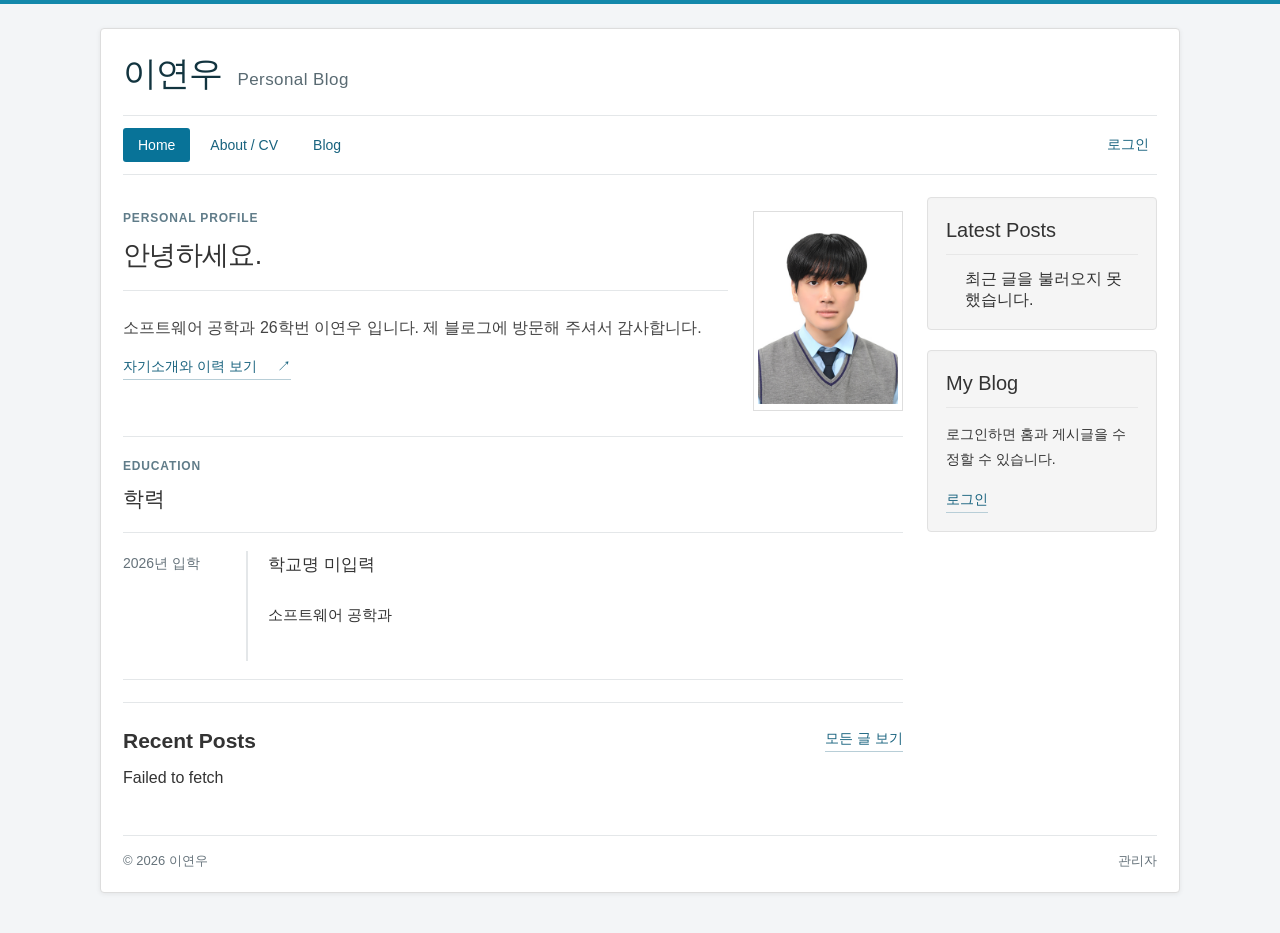
==== index.html @ bae9d3d8 "update web" ====
<!doctype html>
<html lang="ko">
<head>
<meta charset="utf-8"><meta name="viewport" content="width=device-width,initial-scale=1">
<meta name="description" content="이연우의 자기소개와 이력">
<title>이연우 · Personal profile</title>
<link rel="stylesheet" href="./style.css?v=extras1">
<script src="./supabase-config.js?v=extras1" defer></script><script src="./auth.js?v=extras1" defer></script><script src="./blog-view.js?v=extras1" defer></script><script src="./content.js?v=extras1" defer></script><script src="./app.js?v=extras1" defer></script>
<link rel="stylesheet" href="./reference-theme.css?v=extras1"><script src="./sidebar.js?v=extras1" defer></script></head>
<body><div class="site-shell">
<a class="skip" href="#main">본문으로 이동</a>
<header><a class="brand" href="#home"><span id="brand-name">이연우</span><small>Personal Blog</small></a>
<nav aria-label="주 메뉴"><a href="#home">Home</a><a href="#about">About / CV</a><a href="./blog/">Blog</a></nav></header>
<div class="site-layout"><main id="main" tabindex="-1"><section class="home-layout"><div class="hero"><div class="eyebrow">Personal profile</div><h1>안녕하세요.</h1><div class="prose lead">소프트웨어 공학과 26학번 이연우 입니다. 제 블로그에 방문해 주셔서 감사합니다.</div><a class="text-link" href="#about">자기소개와 이력 보기 <span aria-hidden="true">↗</span></a></div><figure class="portrait"><img src="./assets/profile.jpg" alt="이연우 프로필 사진" width="354" height="472"></figure></section></main><aside class="site-sidebar" aria-label="블로그 정보"><section class="side-panel"><h2>Latest Posts</h2><ul id="sidebar-posts"><li>불러오는 중…</li></ul></section><section class="side-panel"><h2>My Blog</h2><div id="sidebar-account"><a href="/admin/">로그인</a></div></section></aside></div>
<noscript><p>자기소개와 이력을 보려면 브라우저에서 JavaScript를 켜 주세요.</p></noscript>
<footer><span>© <span id="year">2026</span> <span id="footer-name">이연우</span></span><a href="./admin/">관리자</a></footer>
</div></body></html>
---- style.css ----
:root{--ink:#162a45;--muted:#667387;--line:#dce3eb;--blue:#254da0;--soft:#f3f6fa;font-family:Arial,"Malgun Gothic",sans-serif;color:var(--ink);background:#fff;font-synthesis:none}
*{box-sizing:border-box}[hidden]{display:none!important}body{margin:0}a{color:inherit;text-decoration:none}a:hover{color:var(--blue)}a:focus-visible{outline:3px solid #668de0;outline-offset:5px}
header{max-width:1160px;margin:auto;min-height:116px;display:flex;justify-content:space-between;align-items:center;padding:24px 40px;border-bottom:1px solid var(--line);gap:25px}.brand{font-weight:800;letter-spacing:.1em;font-size:24px}.brand small{display:block;font-size:12px;letter-spacing:.16em;font-weight:400;margin-top:7px;color:var(--muted)}nav{display:flex;gap:32px;font-size:15px}nav a{padding:12px 0}nav a[aria-current]{border-bottom:2px solid var(--ink)}main{max-width:1080px;padding:70px 40px 100px;margin:auto;min-height:calc(100vh - 220px)}.home-layout{display:grid;grid-template-columns:minmax(0,1.5fr) minmax(0,1fr);align-items:center;gap:70px;padding:30px 0 50px}.eyebrow{text-transform:uppercase;letter-spacing:.16em;font-size:13px;color:var(--blue);font-weight:bold;margin-bottom:32px}h1{font-size:42px;line-height:1.4;letter-spacing:-.04em;margin:0 0 28px;overflow-wrap:anywhere}.hero h1{font-size:clamp(34px,4.5vw,56px);font-weight:400;line-height:1.5}.hero h1 span{font-weight:700}.prose{white-space:pre-wrap;overflow-wrap:anywhere;line-height:1.9}.lead{font-size:18px;color:var(--muted)}.text-link{display:inline-block;margin-top:25px;border-bottom:1px solid var(--ink);padding-bottom:7px;font-size:16px}.text-link span{margin-left:16px}.portrait{margin:0;aspect-ratio:3/4;background:var(--soft);width:100%;overflow:hidden}.portrait img{width:100%;height:100%;object-fit:cover;display:block}.photo-placeholder{height:100%;display:flex;flex-direction:column;align-items:center;justify-content:center;gap:24px;color:var(--muted);font-size:14px}.photo-monogram{font-size:90px;font-weight:400;color:#a8b8ce;font-family:Georgia,serif}.biography{font-size:18px;max-width:760px;margin-bottom:50px}.cv-section{display:grid;grid-template-columns:180px minmax(0,1fr);gap:25px;border-top:1px solid var(--line);padding:30px 0}.cv-section h2{font-size:20px;margin:0;line-height:1.8}.cv-row{display:grid;grid-template-columns:140px minmax(0,1fr);gap:20px;padding-bottom:26px}.cv-row:last-child{padding-bottom:0}.period{font-size:14px;color:var(--muted);line-height:1.9}.cv-row h3{font-size:18px;margin:0 0 8px;line-height:1.5}.cv-row p{margin:0;color:var(--muted);font-size:16px}.muted{margin:0;color:var(--muted);line-height:1.8}.interests{margin:0;padding-left:20px;line-height:2}.cv-section .text-link{margin-top:0;justify-self:start;overflow-wrap:anywhere}footer{max-width:1080px;margin:auto;padding:26px 40px;border-top:1px solid var(--line);display:flex;gap:25px;justify-content:space-between;font-size:13px;color:var(--muted)}.skip{position:absolute;top:-70px;background:white;padding:15px}.skip:focus{top:0}noscript p{padding:24px}
@media(max-width:700px){header{padding:24px;gap:20px;flex-wrap:wrap}nav{gap:22px;font-size:14px}main{padding:45px 24px 70px}.home-layout{grid-template-columns:1fr;gap:40px;padding:0}.portrait{max-width:340px}.lead{font-size:17px}footer{padding:24px;flex-wrap:wrap}h1{font-size:34px}.cv-section{grid-template-columns:1fr;gap:18px}.cv-row{grid-template-columns:1fr;gap:7px}}
.editor{max-width:760px;margin-top:30px}.editor label{display:block;margin:20px 0 9px;font-size:16px}.editor input,.editor textarea,.editor select{width:100%;padding:12px;font:inherit;color:var(--ink);background:white;border:1px solid #b6c1d0;border-radius:3px}.editor textarea{min-height:300px;resize:vertical;line-height:1.8}button{padding:12px 20px;font:inherit;border:1px solid var(--ink);background:var(--ink);color:white;border-radius:3px;cursor:pointer}button.secondary{background:white;color:var(--ink);border-color:var(--line)}button.danger{background:#9b2635;border-color:#9b2635}button:disabled{opacity:.5;cursor:wait}button:focus-visible,input:focus-visible,textarea:focus-visible,select:focus-visible{outline:3px solid #668de0;outline-offset:3px}.toolbar{display:flex;gap:12px;flex-wrap:wrap;margin:25px 0}.notice{line-height:1.8;color:var(--muted)}.notice.error{color:#9b2635}.post-row{padding:22px 0;display:flex;justify-content:space-between;align-items:center;gap:20px;border-top:1px solid var(--line)}.post-row h2{font-size:21px;overflow-wrap:anywhere}.public-post{max-width:800px;border-top:1px solid var(--line);padding:32px 0}.public-post h2{overflow-wrap:anywhere}.public-post .prose{font-size:17px}@media(max-width:650px){.post-row{align-items:flex-start;flex-direction:column}}
.home-section{border-top:1px solid var(--line);padding:42px 0}.section-heading{display:flex;justify-content:space-between;align-items:center;gap:20px;margin-bottom:25px}.section-heading .text-link{margin:0}.education-item{padding:18px 0}.education-item p{margin:8px 0}.post-grid{display:grid;grid-template-columns:repeat(3,minmax(0,1fr));gap:26px;margin-top:32px}.post-card{border:1px solid var(--line);display:block;min-width:0}.card-photo{aspect-ratio:16/10;background:var(--soft);display:flex;align-items:center;justify-content:center;color:var(--muted);overflow:hidden;font-size:14px}.card-photo img{width:100%;height:100%;object-fit:cover}.no-photo{letter-spacing:.2em}.card-copy{padding:22px}.card-copy h3{font-size:20px;overflow-wrap:anywhere;line-height:1.6}.card-copy p{color:var(--muted);line-height:1.8;overflow-wrap:anywhere}.post-detail{max-width:780px;margin:auto}.post-detail h1{margin-top:24px}.post-detail .prose{font-size:18px}.post-gallery{display:grid;gap:24px;margin-top:32px}.post-gallery figure{margin:0}.post-gallery img{max-width:100%;height:auto;display:block;margin:auto}@media(max-width:850px){.post-grid{grid-template-columns:repeat(2,minmax(0,1fr))}}@media(max-width:550px){.post-grid{grid-template-columns:1fr}.section-heading{align-items:flex-start;flex-direction:column}}
.account-nav{display:flex;align-items:center;flex-wrap:wrap;gap:18px}.account-nav button{padding:8px 12px;font-size:14px}header nav{flex-wrap:wrap;align-items:center}#home-form textarea{min-height:90px}#home-form fieldset{border:1px solid var(--line);margin:20px 0;padding:20px}#home-form fieldset button{margin-top:18px}
.education-item{display:grid;grid-template-columns:180px minmax(0,1fr);column-gap:28px;border-top:1px solid var(--line);padding:26px 0}.education-item:last-child{border-bottom:1px solid var(--line)}.education-item>.muted{grid-column:1;grid-row:1 / span 3;border-right:2px solid var(--line);padding-right:24px}.education-item>h3,.education-item>p{grid-column:2;margin:0 0 8px}.page-tools{display:flex;justify-content:flex-end;margin-bottom:20px}.page-tools .text-link{margin-top:0}@media(max-width:600px){.education-item{grid-template-columns:1fr;gap:10px}.education-item>.muted{grid-column:1;grid-row:auto;border-right:0;border-left:2px solid var(--line);padding-left:12px}.education-item>h3,.education-item>p{grid-column:1}}
---- reference-theme.css ----
/* Academic-style layout inspired by the supplied SEA Lab reference. */
:root{--ink:#243b44;--blue:#087398;--muted:#65727a;--line:#e4e7e9;--soft:#f5f5f5;background:#f3f5f7;color:#333;font-family:Arial,"Malgun Gothic",sans-serif}
body{border-top:4px solid #1388ab;padding:24px 18px 40px;font-size:16px}
.site-shell{max-width:1080px;margin:auto;background:white;border:1px solid #ddd;border-radius:4px;box-shadow:0 1px 5px #00000012;padding:22px}
header{max-width:none;min-height:0;padding:0;display:block;border:0}
.brand{display:block;font-size:34px;line-height:1.35;letter-spacing:-.035em;font-weight:600;color:#12343f;margin:0 0 18px}
.brand small{display:inline-block;margin:0 0 0 16px;letter-spacing:.025em;font-size:17px;color:#596a72;font-weight:400}
header nav{border-top:1px solid var(--line);border-bottom:1px solid var(--line);padding:8px 0;gap:5px;font-size:14px;min-height:48px}
header nav>a{padding:9px 15px;color:#17627e;border:0;border-radius:3px}
header nav>a[aria-current]{background:#087398;color:#fff;border:0}
header nav>a:hover{background:#eef5f7;color:#14516a}
.account-nav{margin-left:auto;font-size:14px;gap:10px;padding:0 8px}.account-nav>a{color:#17627e}
.account-nav button{font-size:14px;padding:6px 10px}
.site-layout{display:grid;grid-template-columns:minmax(0,1fr) 230px;gap:24px;padding-top:22px;align-items:start}
main{max-width:none;margin:0;padding:0;min-height:420px;min-width:0}
.side-panel{background:#f5f5f5;border:1px solid #e1e1e1;border-radius:4px;padding:18px;margin-bottom:20px;box-shadow:inset 0 1px 2px #00000004}
.side-panel h2{font-size:20px;font-weight:400;line-height:1.4;margin:0 0 14px;border-bottom:1px solid #e7e7e7;padding-bottom:10px}
.side-panel ul{padding-left:19px;margin:0}.side-panel li{margin:9px 0;font-size:14px;line-height:1.6;overflow-wrap:anywhere}.side-panel a{color:#17627e}
.side-panel p{font-size:14px;line-height:1.8}.side-panel .text-link{font-size:14px;margin-top:5px}
h1{font-size:27px;font-weight:400;letter-spacing:-.025em;border-bottom:1px solid var(--line);padding-bottom:15px;margin-bottom:22px}
h2{font-size:21px;line-height:1.5}h3{font-size:17px;line-height:1.6}
.eyebrow{font-size:12px;letter-spacing:.07em;margin-bottom:10px;color:#607c89}
.home-layout{grid-template-columns:minmax(0,1fr) 150px;gap:25px;align-items:start;padding:0 0 25px}
.hero h1{font-size:27px;font-weight:400;line-height:1.5}.hero .lead{font-size:16px;color:#444;line-height:1.85}
.portrait{border:1px solid #dedede;padding:4px;background:#fff;max-width:150px}.portrait img{object-fit:contain}
.text-link{font-size:14px;color:#17627e;border-color:#b8ced7;margin-top:15px;padding-bottom:3px}
.home-section{padding:22px 0;border-top:1px solid var(--line)}.home-section>h2{margin-top:0}
.education-item{grid-template-columns:125px minmax(0,1fr);gap:20px;padding:18px 0}.education-item h3{font-size:17px}.education-item p{font-size:15px}.education-item .muted{font-size:14px}
.section-heading{margin-bottom:12px;gap:15px}.section-heading h1,.section-heading h2{margin:0}
.post-grid{grid-template-columns:repeat(2,minmax(0,1fr));gap:18px;margin-top:18px}.card-copy{padding:15px}.card-copy h3{font-size:17px;margin:10px 0}.card-copy p{font-size:14px;margin:0}.card-copy .muted{font-size:13px}
.post-card{border-radius:3px;overflow:hidden}.post-card:hover{border-color:#8db7c7}.card-photo{aspect-ratio:16/9}
.biography,.post-detail .prose{font-size:16px}.post-detail{max-width:100%}
.cv-section{grid-template-columns:125px minmax(0,1fr);gap:20px;padding:22px 0}.cv-row{grid-template-columns:1fr;gap:6px}
.page-tools{margin-bottom:14px}.page-tools .text-link{font-size:14px}
button{background:#087398;border-color:#076484;font-size:14px;padding:9px 14px}
.editor{margin-top:20px}.editor label{font-size:15px}.editor input,.editor textarea,.editor select{font-size:16px}
footer{max-width:none;margin-top:26px;padding:16px 0 0;font-size:13px}.skip{z-index:10}
@media(max-width:800px){.site-layout{grid-template-columns:1fr}.site-sidebar{display:grid;grid-template-columns:1fr 1fr;gap:18px}.side-panel{margin-bottom:0}main{min-height:0}.brand{font-size:29px}.brand small{font-size:14px}}
@media(max-width:520px){body{padding:12px 10px 24px}.site-shell{padding:16px}.brand small{display:block;margin:6px 0 0}.home-layout{grid-template-columns:minmax(0,1fr) 100px;gap:15px}.portrait{max-width:100px}.hero h1{font-size:24px}.hero .lead{font-size:16px}.post-grid,.site-sidebar{grid-template-columns:1fr}.education-item,.cv-section{grid-template-columns:1fr}.education-item>.muted{border-right:0;grid-row:auto}.education-item>h3,.education-item>p{grid-column:1}header nav{gap:2px}header nav>a{padding:8px 11px}.account-nav{margin-left:0;width:100%;padding:8px 11px}.section-heading{align-items:flex-start;flex-direction:column}}
.image-editor-row{display:flex;align-items:center;gap:10px;flex-wrap:wrap;border:1px solid var(--line);padding:12px;margin:12px 0;background:#fff}.image-editor-row img{width:100px;height:80px;object-fit:cover}.image-editor-row[draggable]{cursor:grab}.image-editor-row button{font-size:13px;padding:8px}.category-links{display:flex;flex-wrap:wrap;gap:10px;margin:20px 0}.category-links a{padding:8px 15px;border:1px solid var(--line);border-radius:3px}.category-links a[aria-current]{background:var(--blue);color:white}
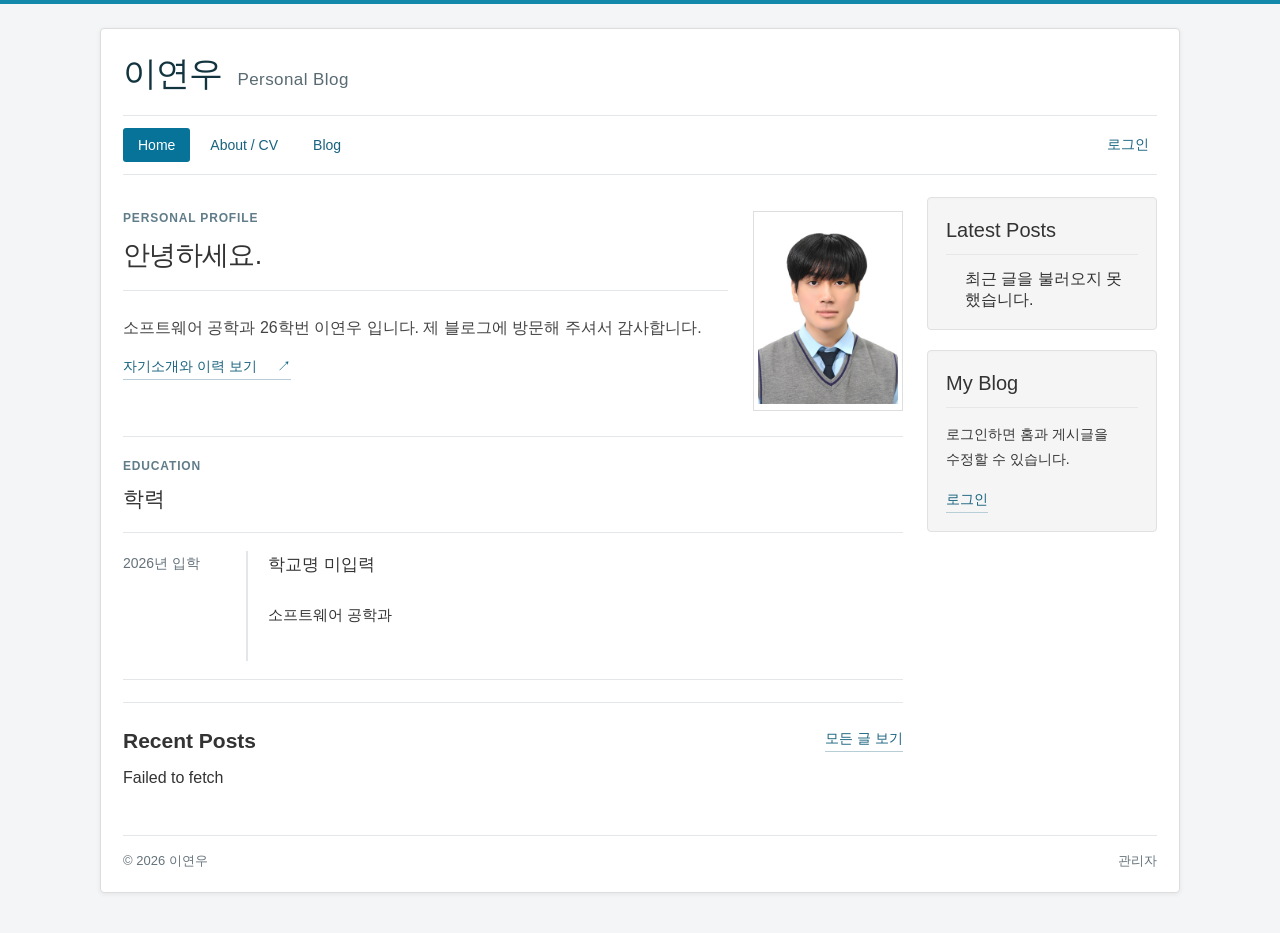
==== commit fcb4bdda: "update website" ====
--- a/index.html
+++ b/index.html
@@ -4,9 +4,9 @@
 <meta charset="utf-8"><meta name="viewport" content="width=device-width,initial-scale=1">
 <meta name="description" content="이연우의 자기소개와 이력">
 <title>이연우 · Personal profile</title>
-<link rel="stylesheet" href="./style.css?v=extras1">
-<script src="./supabase-config.js?v=extras1" defer></script><script src="./auth.js?v=extras1" defer></script><script src="./blog-view.js?v=extras1" defer></script><script src="./content.js?v=extras1" defer></script><script src="./app.js?v=extras1" defer></script>
-<link rel="stylesheet" href="./reference-theme.css?v=extras1"><script src="./sidebar.js?v=extras1" defer></script></head>
+<link rel="stylesheet" href="./style.css?v=category2">
+<script src="./supabase-config.js?v=category2" defer></script><script src="./auth.js?v=category2" defer></script><script src="./blog-view.js?v=category2" defer></script><script src="./content.js?v=category2" defer></script><script src="./app.js?v=category2" defer></script>
+<link rel="stylesheet" href="./reference-theme.css?v=category2"><script src="./sidebar.js?v=category2" defer></script></head>
 <body><div class="site-shell">
 <a class="skip" href="#main">본문으로 이동</a>
 <header><a class="brand" href="#home"><span id="brand-name">이연우</span><small>Personal Blog</small></a>
--- a/reference-theme.css
+++ b/reference-theme.css
@@ -38,3 +38,6 @@
 @media(max-width:800px){.site-layout{grid-template-columns:1fr}.site-sidebar{display:grid;grid-template-columns:1fr 1fr;gap:18px}.side-panel{margin-bottom:0}main{min-height:0}.brand{font-size:29px}.brand small{font-size:14px}}
 @media(max-width:520px){body{padding:12px 10px 24px}.site-shell{padding:16px}.brand small{display:block;margin:6px 0 0}.home-layout{grid-template-columns:minmax(0,1fr) 100px;gap:15px}.portrait{max-width:100px}.hero h1{font-size:24px}.hero .lead{font-size:16px}.post-grid,.site-sidebar{grid-template-columns:1fr}.education-item,.cv-section{grid-template-columns:1fr}.education-item>.muted{border-right:0;grid-row:auto}.education-item>h3,.education-item>p{grid-column:1}header nav{gap:2px}header nav>a{padding:8px 11px}.account-nav{margin-left:0;width:100%;padding:8px 11px}.section-heading{align-items:flex-start;flex-direction:column}}
 .image-editor-row{display:flex;align-items:center;gap:10px;flex-wrap:wrap;border:1px solid var(--line);padding:12px;margin:12px 0;background:#fff}.image-editor-row img{width:100px;height:80px;object-fit:cover}.image-editor-row[draggable]{cursor:grab}.image-editor-row button{font-size:13px;padding:8px}.category-links{display:flex;flex-wrap:wrap;gap:10px;margin:20px 0}.category-links a{padding:8px 15px;border:1px solid var(--line);border-radius:3px}.category-links a[aria-current]{background:var(--blue);color:white}
+.managed-card{min-width:0}.move-category{display:flex;flex-wrap:wrap;gap:8px;align-items:center;border:1px solid var(--line);border-top:0;padding:12px}.move-category label{font-size:14px;flex-basis:100%}.move-category select{min-width:0;flex:1;padding:10px;font:inherit;border:1px solid var(--line);background:white}.move-category [role=status]{flex-basis:100%;color:#9b2635;font-size:14px}
+.site-shell,.site-layout,main,.hero,.card-copy,.post-detail,.editor,.education-item,.site-sidebar{min-width:0}h1,h2,h3,p,.prose,.brand,.side-panel a{word-break:keep-all;overflow-wrap:anywhere}img{max-width:100%}.editor input,.editor select,.editor textarea{max-width:100%;min-width:0}.image-editor-row span{overflow-wrap:anywhere}.category-links a,button{min-height:44px}.post-detail .prose{line-height:1.9}
+@media(max-width:520px){.home-layout{grid-template-columns:1fr}.portrait{max-width:140px;grid-row:1}.hero h1{font-size:26px}.brand{font-size:28px}.card-copy p{font-size:15px}.site-shell{padding:14px}.site-layout{gap:22px}.editor input,.editor textarea,.editor select{font-size:16px}.toolbar{gap:10px}.toolbar button{flex:1 1 auto}.image-editor-row{gap:8px}.image-editor-row img{width:80px;height:70px}.move-category button{min-width:64px}.post-detail h1{font-size:26px}}
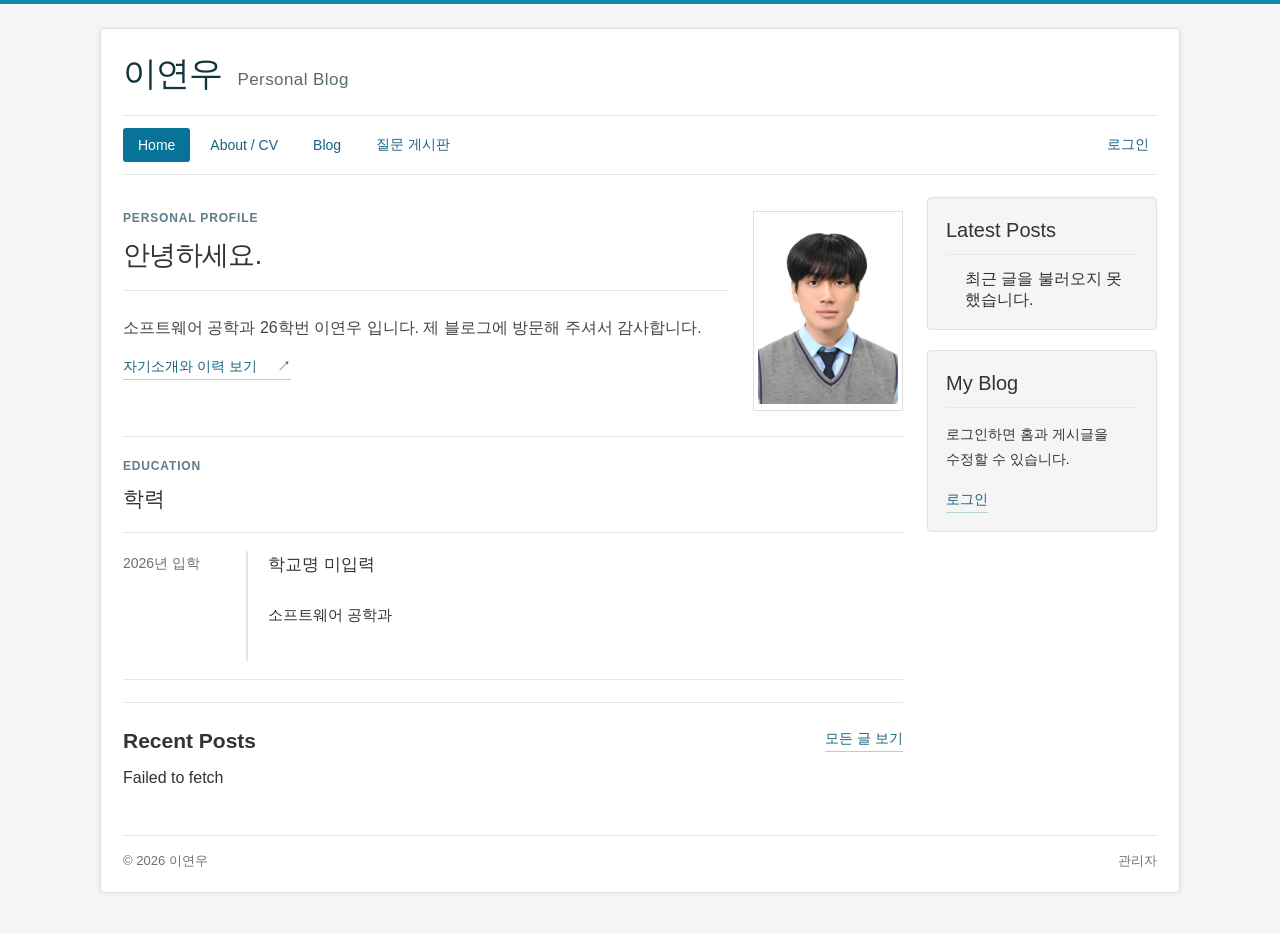
==== commit f094603a: "update web" ====
--- a/index.html
+++ b/index.html
@@ -4,13 +4,13 @@
 <meta charset="utf-8"><meta name="viewport" content="width=device-width,initial-scale=1">
 <meta name="description" content="이연우의 자기소개와 이력">
 <title>이연우 · Personal profile</title>
-<link rel="stylesheet" href="./style.css?v=category2">
-<script src="./supabase-config.js?v=category2" defer></script><script src="./auth.js?v=category2" defer></script><script src="./blog-view.js?v=category2" defer></script><script src="./content.js?v=category2" defer></script><script src="./app.js?v=category2" defer></script>
-<link rel="stylesheet" href="./reference-theme.css?v=category2"><script src="./sidebar.js?v=category2" defer></script></head>
+<link rel="stylesheet" href="./style.css?v=reply1">
+<script src="./supabase-config.js?v=reply1" defer></script><script src="./auth.js?v=reply1" defer></script><script src="./blog-view.js?v=reply1" defer></script><script src="./content.js?v=reply1" defer></script><script src="./app.js?v=reply1" defer></script>
+<link rel="stylesheet" href="./reference-theme.css?v=reply1"><script src="./sidebar.js?v=reply1" defer></script></head>
 <body><div class="site-shell">
 <a class="skip" href="#main">본문으로 이동</a>
 <header><a class="brand" href="#home"><span id="brand-name">이연우</span><small>Personal Blog</small></a>
-<nav aria-label="주 메뉴"><a href="#home">Home</a><a href="#about">About / CV</a><a href="./blog/">Blog</a></nav></header>
+<nav aria-label="주 메뉴"><a href="#home">Home</a><a href="#about">About / CV</a><a href="./blog/">Blog</a><a href="/questions/">질문 게시판</a></nav></header>
 <div class="site-layout"><main id="main" tabindex="-1"><section class="home-layout"><div class="hero"><div class="eyebrow">Personal profile</div><h1>안녕하세요.</h1><div class="prose lead">소프트웨어 공학과 26학번 이연우 입니다. 제 블로그에 방문해 주셔서 감사합니다.</div><a class="text-link" href="#about">자기소개와 이력 보기 <span aria-hidden="true">↗</span></a></div><figure class="portrait"><img src="./assets/profile.jpg" alt="이연우 프로필 사진" width="354" height="472"></figure></section></main><aside class="site-sidebar" aria-label="블로그 정보"><section class="side-panel"><h2>Latest Posts</h2><ul id="sidebar-posts"><li>불러오는 중…</li></ul></section><section class="side-panel"><h2>My Blog</h2><div id="sidebar-account"><a href="/admin/">로그인</a></div></section></aside></div>
 <noscript><p>자기소개와 이력을 보려면 브라우저에서 JavaScript를 켜 주세요.</p></noscript>
 <footer><span>© <span id="year">2026</span> <span id="footer-name">이연우</span></span><a href="./admin/">관리자</a></footer>
--- a/reference-theme.css
+++ b/reference-theme.css
@@ -41,3 +41,5 @@
 .managed-card{min-width:0}.move-category{display:flex;flex-wrap:wrap;gap:8px;align-items:center;border:1px solid var(--line);border-top:0;padding:12px}.move-category label{font-size:14px;flex-basis:100%}.move-category select{min-width:0;flex:1;padding:10px;font:inherit;border:1px solid var(--line);background:white}.move-category [role=status]{flex-basis:100%;color:#9b2635;font-size:14px}
 .site-shell,.site-layout,main,.hero,.card-copy,.post-detail,.editor,.education-item,.site-sidebar{min-width:0}h1,h2,h3,p,.prose,.brand,.side-panel a{word-break:keep-all;overflow-wrap:anywhere}img{max-width:100%}.editor input,.editor select,.editor textarea{max-width:100%;min-width:0}.image-editor-row span{overflow-wrap:anywhere}.category-links a,button{min-height:44px}.post-detail .prose{line-height:1.9}
 @media(max-width:520px){.home-layout{grid-template-columns:1fr}.portrait{max-width:140px;grid-row:1}.hero h1{font-size:26px}.brand{font-size:28px}.card-copy p{font-size:15px}.site-shell{padding:14px}.site-layout{gap:22px}.editor input,.editor textarea,.editor select{font-size:16px}.toolbar{gap:10px}.toolbar button{flex:1 1 auto}.image-editor-row{gap:8px}.image-editor-row img{width:80px;height:70px}.move-category button{min-width:64px}.post-detail h1{font-size:26px}}
+.comments-section{border-top:1px solid var(--line);margin-top:40px;padding-top:24px}.comment{padding:20px 0;border-bottom:1px solid var(--line)}.comment time{display:block;color:var(--muted);font-size:13px;margin-top:8px}.comment .toolbar{margin:10px 0}.owner-badge{font-size:12px;padding:3px 7px;border:1px solid #93bac8;border-radius:3px;color:#17627e}.comments-section textarea{min-height:110px}.comments-section .prose{font-size:16px;overflow-wrap:anywhere}#account-page input,#account-page select{font-size:16px}
+.reply-comment{margin-left:22px;border-left:2px solid #d7e3e8;padding-left:16px}.reply-context{display:block;font-size:13px;color:var(--muted);margin-top:8px}.question-row{display:block;padding:20px 0;border-bottom:1px solid var(--line)}.question-row h2{font-size:19px;margin:0 0 9px}#questions-page>h1{margin-top:20px}@media(max-width:520px){.reply-comment{margin-left:10px;padding-left:10px}.comment .toolbar{gap:8px}}
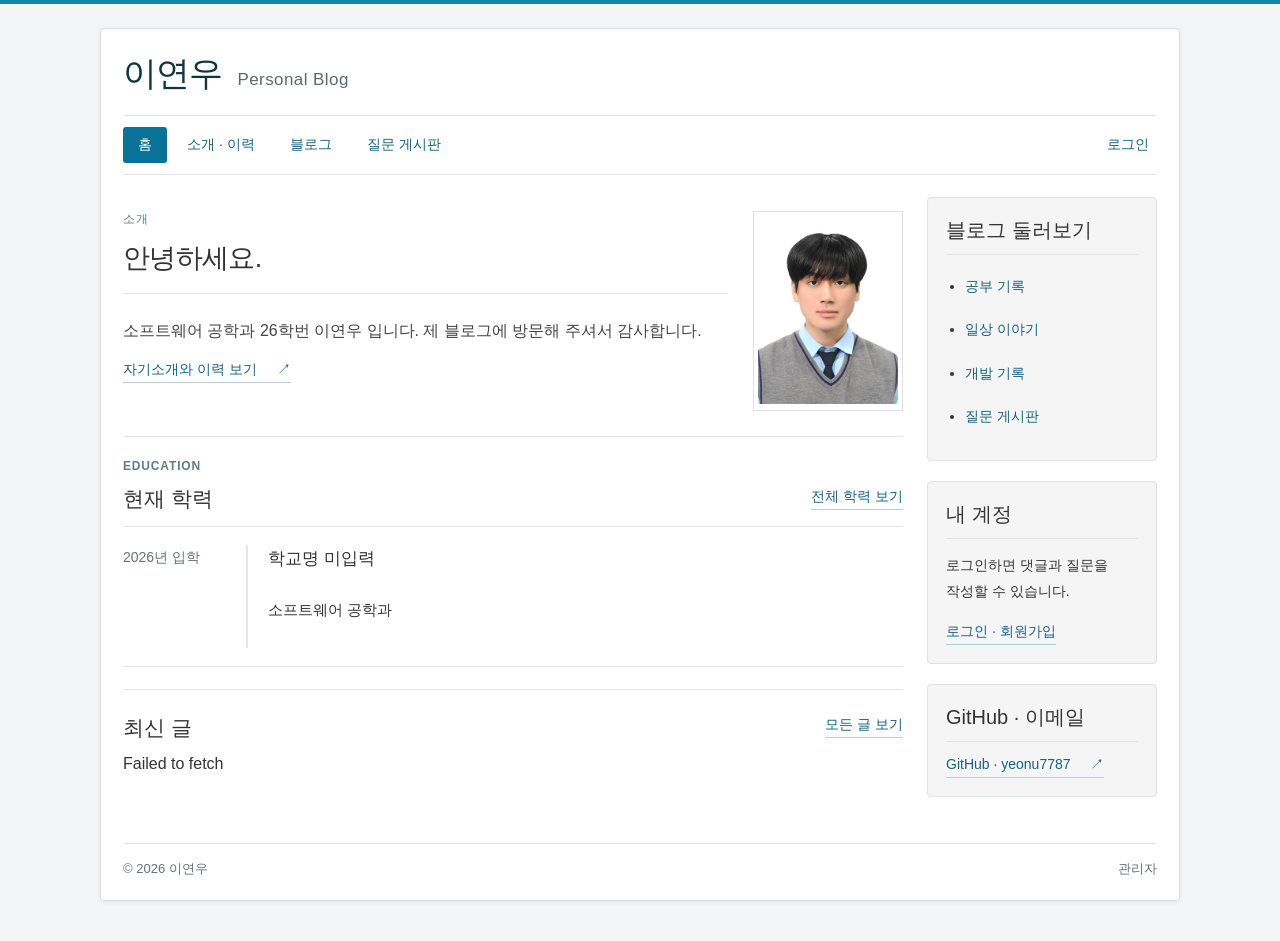
==== commit 78c419f5: "update" ====
--- a/index.html
+++ b/index.html
@@ -4,14 +4,14 @@
 <meta charset="utf-8"><meta name="viewport" content="width=device-width,initial-scale=1">
 <meta name="description" content="이연우의 자기소개와 이력">
 <title>이연우 · Personal profile</title>
-<link rel="stylesheet" href="./style.css?v=reply1">
-<script src="./supabase-config.js?v=reply1" defer></script><script src="./auth.js?v=reply1" defer></script><script src="./blog-view.js?v=reply1" defer></script><script src="./content.js?v=reply1" defer></script><script src="./app.js?v=reply1" defer></script>
-<link rel="stylesheet" href="./reference-theme.css?v=reply1"><script src="./sidebar.js?v=reply1" defer></script></head>
+<link rel="stylesheet" href="./style.css?v=contact1">
+<script src="./supabase-config.js?v=contact1" defer></script><script src="./auth.js?v=contact1" defer></script><script src="./blog-view.js?v=contact1" defer></script><script src="./content.js?v=contact1" defer></script><script src="./app.js?v=contact1" defer></script>
+<link rel="stylesheet" href="./reference-theme.css?v=contact1"><script src="./sidebar.js?v=contact1" defer></script></head>
 <body><div class="site-shell">
 <a class="skip" href="#main">본문으로 이동</a>
 <header><a class="brand" href="#home"><span id="brand-name">이연우</span><small>Personal Blog</small></a>
-<nav aria-label="주 메뉴"><a href="#home">Home</a><a href="#about">About / CV</a><a href="./blog/">Blog</a><a href="/questions/">질문 게시판</a></nav></header>
-<div class="site-layout"><main id="main" tabindex="-1"><section class="home-layout"><div class="hero"><div class="eyebrow">Personal profile</div><h1>안녕하세요.</h1><div class="prose lead">소프트웨어 공학과 26학번 이연우 입니다. 제 블로그에 방문해 주셔서 감사합니다.</div><a class="text-link" href="#about">자기소개와 이력 보기 <span aria-hidden="true">↗</span></a></div><figure class="portrait"><img src="./assets/profile.jpg" alt="이연우 프로필 사진" width="354" height="472"></figure></section></main><aside class="site-sidebar" aria-label="블로그 정보"><section class="side-panel"><h2>Latest Posts</h2><ul id="sidebar-posts"><li>불러오는 중…</li></ul></section><section class="side-panel"><h2>My Blog</h2><div id="sidebar-account"><a href="/admin/">로그인</a></div></section></aside></div>
+<nav aria-label="주 메뉴"><a href="#home">홈</a><a href="#about">소개 · 이력</a><a href="./blog/">블로그</a><a href="/questions/">질문 게시판</a></nav></header>
+<div class="site-layout"><main id="main" tabindex="-1"><section class="home-layout"><div class="hero"><div class="eyebrow">소개</div><h1>안녕하세요.</h1><div class="prose lead">소프트웨어 공학과 26학번 이연우 입니다. 제 블로그에 방문해 주셔서 감사합니다.</div><a class="text-link" href="#about">자기소개와 이력 보기 <span aria-hidden="true">↗</span></a></div><figure class="portrait"><img src="./assets/profile.jpg" alt="이연우 프로필 사진" width="354" height="472"></figure></section></main><aside class="site-sidebar" aria-label="블로그 정보"><section class="side-panel"><h2>최신 글</h2><ul id="sidebar-posts"><li>불러오는 중…</li></ul></section><section class="side-panel"><h2>내 계정</h2><div id="sidebar-account"><a href="/account/">로그인</a></div></section><section class="side-panel"><h2>GitHub · 이메일</h2><div id="profile-contact"><a class="text-link" href="https://github.com/yeonu7787" target="_blank" rel="noopener noreferrer">GitHub · yeonu7787 ↗</a></div></section></aside></div>
 <noscript><p>자기소개와 이력을 보려면 브라우저에서 JavaScript를 켜 주세요.</p></noscript>
 <footer><span>© <span id="year">2026</span> <span id="footer-name">이연우</span></span><a href="./admin/">관리자</a></footer>
 </div></body></html>
--- a/reference-theme.css
+++ b/reference-theme.css
@@ -43,3 +43,8 @@
 @media(max-width:520px){.home-layout{grid-template-columns:1fr}.portrait{max-width:140px;grid-row:1}.hero h1{font-size:26px}.brand{font-size:28px}.card-copy p{font-size:15px}.site-shell{padding:14px}.site-layout{gap:22px}.editor input,.editor textarea,.editor select{font-size:16px}.toolbar{gap:10px}.toolbar button{flex:1 1 auto}.image-editor-row{gap:8px}.image-editor-row img{width:80px;height:70px}.move-category button{min-width:64px}.post-detail h1{font-size:26px}}
 .comments-section{border-top:1px solid var(--line);margin-top:40px;padding-top:24px}.comment{padding:20px 0;border-bottom:1px solid var(--line)}.comment time{display:block;color:var(--muted);font-size:13px;margin-top:8px}.comment .toolbar{margin:10px 0}.owner-badge{font-size:12px;padding:3px 7px;border:1px solid #93bac8;border-radius:3px;color:#17627e}.comments-section textarea{min-height:110px}.comments-section .prose{font-size:16px;overflow-wrap:anywhere}#account-page input,#account-page select{font-size:16px}
 .reply-comment{margin-left:22px;border-left:2px solid #d7e3e8;padding-left:16px}.reply-context{display:block;font-size:13px;color:var(--muted);margin-top:8px}.question-row{display:block;padding:20px 0;border-bottom:1px solid var(--line)}.question-row h2{font-size:19px;margin:0 0 9px}#questions-page>h1{margin-top:20px}@media(max-width:520px){.reply-comment{margin-left:10px;padding-left:10px}.comment .toolbar{gap:8px}}
+
+/* Keep compact home sections and accessible sidebar links on small screens. */
+.side-panel[hidden]{display:none}.side-panel li a{display:inline-block;padding:6px 0}.home-section .section-heading .text-link{margin-top:0}.education-item p:empty{display:none}
+
+.contact-links{display:flex;flex-direction:column;align-items:flex-start;gap:12px;min-width:0}.contact-links .text-link{margin-top:0;max-width:100%;overflow-wrap:anywhere}
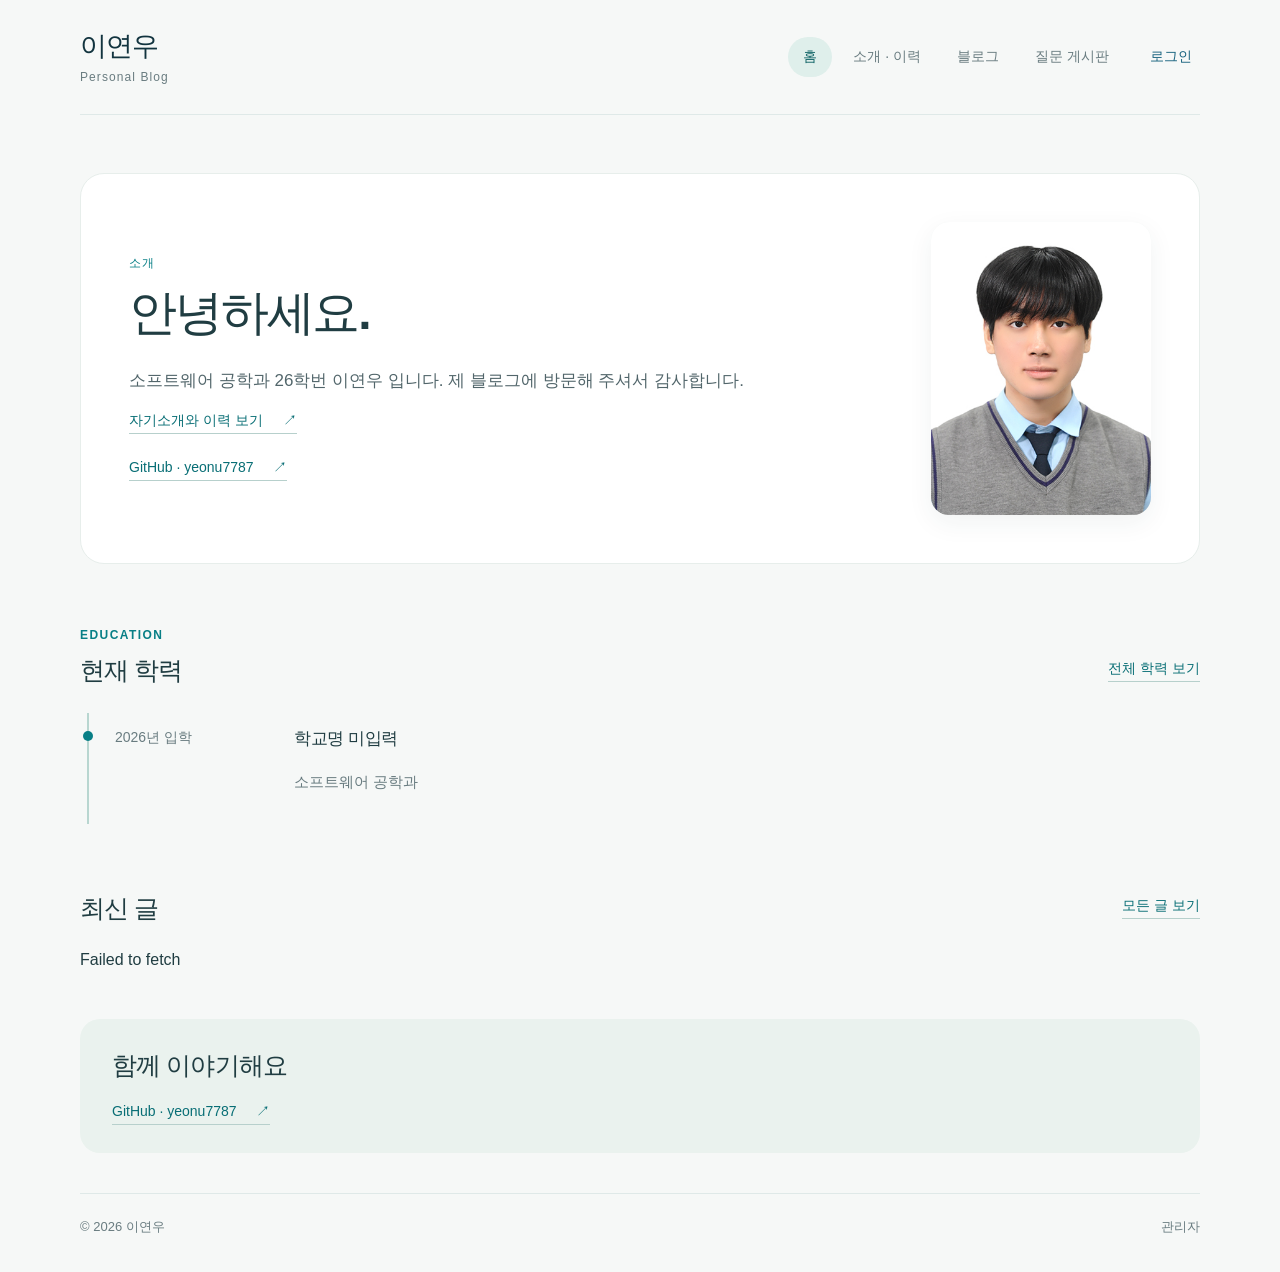
==== commit 25cc59b4: "update" ====
--- a/index.html
+++ b/index.html
@@ -4,9 +4,9 @@
 <meta charset="utf-8"><meta name="viewport" content="width=device-width,initial-scale=1">
 <meta name="description" content="이연우의 자기소개와 이력">
 <title>이연우 · Personal profile</title>
-<link rel="stylesheet" href="./style.css?v=contact1">
-<script src="./supabase-config.js?v=contact1" defer></script><script src="./auth.js?v=contact1" defer></script><script src="./blog-view.js?v=contact1" defer></script><script src="./content.js?v=contact1" defer></script><script src="./app.js?v=contact1" defer></script>
-<link rel="stylesheet" href="./reference-theme.css?v=contact1"><script src="./sidebar.js?v=contact1" defer></script></head>
+<link rel="stylesheet" href="./style.css?v=split1">
+<script src="./post-format.js?v=split1" defer></script><script src="./supabase-config.js?v=split1" defer></script><script src="./auth.js?v=split1" defer></script><script src="./blog-view.js?v=personal1" defer></script><script src="./content.js?v=split1" defer></script><script src="./app.js?v=personal1" defer></script>
+<link rel="stylesheet" href="./reference-theme.css?v=split1"><script src="./sidebar.js?v=split1" defer></script><link rel="stylesheet" href="./personal-theme.css?v=personal1"></head>
 <body><div class="site-shell">
 <a class="skip" href="#main">본문으로 이동</a>
 <header><a class="brand" href="#home"><span id="brand-name">이연우</span><small>Personal Blog</small></a>
--- a/reference-theme.css
+++ b/reference-theme.css
@@ -48,3 +48,5 @@
 .side-panel[hidden]{display:none}.side-panel li a{display:inline-block;padding:6px 0}.home-section .section-heading .text-link{margin-top:0}.education-item p:empty{display:none}
 
 .contact-links{display:flex;flex-direction:column;align-items:flex-start;gap:12px;min-width:0}.contact-links .text-link{margin-top:0;max-width:100%;overflow-wrap:anywhere}
+
+.format-panel{border:1px solid var(--line);padding:14px;min-width:0}.format-panel .toolbar{display:flex;flex-wrap:wrap;gap:8px}.format-panel select{max-width:100%;padding:10px}.format-preview{border-top:1px solid var(--line);margin-top:15px;padding-top:15px}.formatted-post{line-height:1.9;overflow-wrap:anywhere}.formatted-post p{margin:0;white-space:pre-wrap}.formatted-post .paragraph-gap{height:1em}.formatted-post pre{max-width:100%;overflow-x:auto;background:#f4f6f8;padding:16px;border:1px solid var(--line);white-space:pre;word-break:normal;overflow-wrap:normal}.formatted-post code{font-family:Consolas,monospace}.formatted-post figure{margin:20px 0}.formatted-post img{max-width:100%;height:auto}.format-panel summary{cursor:pointer;padding:12px 0}
--- a/personal-theme.css
+++ b/personal-theme.css
@@ -0,0 +1,13 @@
+/* Personal blog theme. Remove this stylesheet to restore the previous visual theme. */
+:root{--ink:#203d42;--blue:#087f86;--muted:#697c80;--line:#dfe9e8;--soft:#edf5f3;background:#f6f8f7;color:var(--ink)}
+body{border:0;padding:0 28px 36px;font-size:16px}.site-shell{max-width:1120px;padding:0;margin:auto;background:transparent;border:0;box-shadow:none;border-radius:0}
+header{display:flex;justify-content:space-between;align-items:center;gap:28px;padding:28px 0;border-bottom:1px solid var(--line);flex-wrap:wrap}.brand{font-size:27px;margin:0;letter-spacing:-.04em}.brand small{display:block;margin:5px 0 0;font-size:12px;letter-spacing:.09em;color:var(--muted)}header nav{border:0;padding:0;gap:6px;min-height:44px}header nav>a{padding:11px 15px;border-radius:24px;color:var(--muted)}header nav>a[aria-current]{background:#dfefeb;color:#126567}header nav>a:hover{background:#e7f1ee}.account-nav{margin-left:12px}
+.site-layout{display:block;padding-top:42px}.site-sidebar{display:none}main{min-height:55vh;width:100%}h1{border:0;font-size:38px;font-weight:650;letter-spacing:-.045em;padding:0}h2{font-size:25px;letter-spacing:-.035em}h3{letter-spacing:-.025em}.eyebrow{color:var(--blue);letter-spacing:.12em;font-size:12px}.home-layout{grid-template-columns:minmax(0,1fr) 220px;align-items:center;gap:64px;padding:48px;background:white;border:1px solid #e7eeeb;border-radius:24px;margin-bottom:36px}.hero h1{font-size:clamp(32px,4vw,48px);font-weight:650;line-height:1.3;margin-bottom:20px}.hero .lead{font-size:17px;line-height:1.9;max-width:620px;color:#52666b}.portrait{max-width:220px;border:0;border-radius:18px;padding:0;box-shadow:0 8px 26px #203d4210;background:#f1f5f3}.portrait img{object-fit:cover}.hero .contact-links{margin-top:25px}.hero .contact-email,.hero [data-copy-email],.hero [data-copy-status]{display:none}
+.home-section{padding:28px 0 38px;border-top:0}.section-heading{margin-bottom:24px;align-items:center}.education-item{position:relative;grid-template-columns:155px minmax(0,1fr);gap:12px 24px;border:0!important;border-left:2px solid #b8d6d0!important;padding:12px 0 12px 26px;margin-left:7px}.education-item:before{content:"";position:absolute;left:-6px;top:18px;width:10px;height:10px;background:var(--blue);border-radius:50%}.education-item>.muted{border:0;padding:0}.education-item p{color:var(--muted)}
+.post-grid{grid-template-columns:repeat(3,minmax(0,1fr));gap:24px}.post-card{background:white;border:1px solid #e3ebe8;border-radius:16px;overflow:hidden;transition:transform .18s,box-shadow .18s}.post-card:hover{transform:translateY(-4px);box-shadow:0 12px 30px #23443d0d;border-color:#b4cfc6}.card-photo{aspect-ratio:16/10;background:#eaf1ee}.no-photo{color:#5c837c;font-size:12px}.card-copy{padding:22px}.card-copy h3{font-size:20px;margin:12px 0}.card-copy p{font-size:15px;display:-webkit-box;-webkit-line-clamp:3;-webkit-box-orient:vertical;overflow:hidden}.post-category{display:inline-block;font-size:12px;color:#16716b;background:#eaf4ef;padding:4px 9px;border-radius:12px;margin-right:8px}.card-copy time{font-size:12px;color:var(--muted)}
+.text-link{color:#086e75;border-color:#b7d0cc;font-size:14px}.contact-links{flex-direction:row;align-items:center;flex-wrap:wrap;gap:14px 20px}.contact-email{flex-basis:100%;font-size:15px;overflow-wrap:anywhere}.home-contact{background:#eaf2ee;border-radius:20px;padding:28px 32px;margin:12px 0 24px}.home-contact h2{margin:0 0 18px}.contact-links [role=status]:empty{display:none}
+.post-detail,.comments-section{max-width:760px;margin-left:auto;margin-right:auto}.post-detail{background:white;padding:40px;border-radius:20px}.post-detail h1{font-size:36px;line-height:1.4}.post-detail .prose,.formatted-post{font-size:17px;line-height:1.95}.cv-section{grid-template-columns:160px minmax(0,1fr);padding:32px 0}.timeline{border-left:2px solid #caddd5;padding-left:26px}.interests{display:flex;flex-wrap:wrap;gap:10px;padding:0;list-style:none}.interests li{background:#e5f0eb;padding:6px 16px;border-radius:24px}.biography{line-height:1.95}
+.category-links a{border-radius:24px;background:white}.category-links a[aria-current]{background:var(--blue)}.editor{background:white;padding:28px;border-radius:18px;margin-left:auto;margin-right:auto}.editor input,.editor select,.editor textarea{border-radius:8px;border-color:#cddcd6}button{border-radius:8px;background:var(--blue);border-color:var(--blue)}.page-tools{margin-bottom:16px}.question-row{background:white;border:1px solid var(--line);border-radius:14px;padding:22px;margin-bottom:12px}.move-category{border-radius:0 0 12px 12px;background:white}footer{margin-top:40px;padding-top:24px}
+@media(max-width:850px){header{align-items:flex-start}.home-layout{padding:30px;gap:30px;grid-template-columns:minmax(0,1fr) 170px}.post-grid{grid-template-columns:repeat(2,minmax(0,1fr))}.portrait{max-width:170px}}
+@media(max-width:600px){body{padding:0 18px 26px}header{padding:24px 0;gap:18px}.brand{font-size:25px}header nav{width:100%;gap:3px}header nav>a{padding:10px 12px;font-size:14px}.account-nav{margin:0;padding:8px 12px;width:auto}.site-layout{padding-top:24px}.home-layout{display:flex;flex-direction:column-reverse;align-items:flex-start;padding:25px;gap:24px;border-radius:18px}.portrait{width:116px;max-width:116px;border-radius:12px}.hero h1{font-size:32px}.hero .lead{font-size:16px}.home-section{padding:20px 0 28px}.section-heading{align-items:flex-start;gap:10px}.education-item{grid-template-columns:1fr;gap:8px;padding-left:20px}.education-item>.muted{grid-row:auto;border:0}.education-item>h3,.education-item>p{grid-column:1}.post-grid{grid-template-columns:1fr;gap:20px}.card-copy{padding:20px}.home-contact{padding:24px}.cv-section{grid-template-columns:1fr;gap:20px}.post-detail{padding:23px 20px}.post-detail h1{font-size:29px}.editor{padding:20px}.contact-links{gap:14px}.contact-links button{max-width:100%}}
+@media(prefers-reduced-motion:reduce){.post-card{transition:none}.post-card:hover{transform:none}}
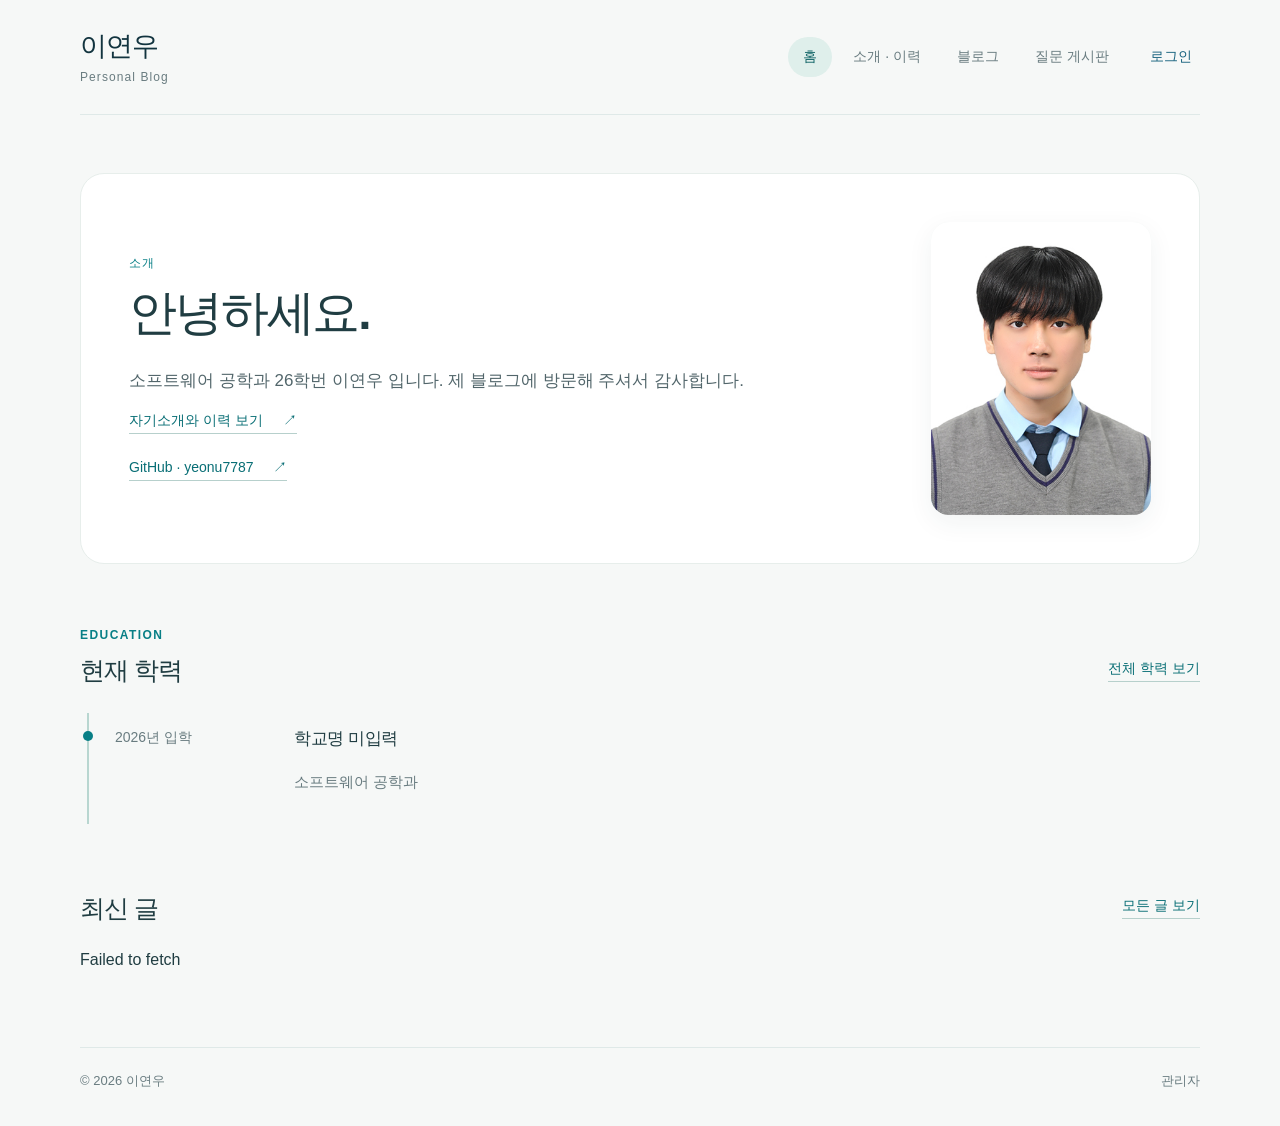
==== commit 9548c998: "update" ====
--- a/index.html
+++ b/index.html
@@ -5,8 +5,8 @@
 <meta name="description" content="이연우의 자기소개와 이력">
 <title>이연우 · Personal profile</title>
 <link rel="stylesheet" href="./style.css?v=split1">
-<script src="./post-format.js?v=split1" defer></script><script src="./supabase-config.js?v=split1" defer></script><script src="./auth.js?v=split1" defer></script><script src="./blog-view.js?v=personal1" defer></script><script src="./content.js?v=split1" defer></script><script src="./app.js?v=personal1" defer></script>
-<link rel="stylesheet" href="./reference-theme.css?v=split1"><script src="./sidebar.js?v=split1" defer></script><link rel="stylesheet" href="./personal-theme.css?v=personal1"></head>
+<script src="./post-format.js?v=split1" defer></script><script src="./supabase-config.js?v=split1" defer></script><script src="./auth.js?v=split1" defer></script><script src="./blog-view.js?v=personal1" defer></script><script src="./content.js?v=split1" defer></script><script src="./app.js?v=contact-once1" defer></script>
+<link rel="stylesheet" href="./reference-theme.css?v=split1"><script src="./sidebar.js?v=split1" defer></script><link rel="stylesheet" href="./personal-theme.css?v=contact-once1"></head>
 <body><div class="site-shell">
 <a class="skip" href="#main">본문으로 이동</a>
 <header><a class="brand" href="#home"><span id="brand-name">이연우</span><small>Personal Blog</small></a>
--- a/personal-theme.css
+++ b/personal-theme.css
@@ -2,7 +2,7 @@
 :root{--ink:#203d42;--blue:#087f86;--muted:#697c80;--line:#dfe9e8;--soft:#edf5f3;background:#f6f8f7;color:var(--ink)}
 body{border:0;padding:0 28px 36px;font-size:16px}.site-shell{max-width:1120px;padding:0;margin:auto;background:transparent;border:0;box-shadow:none;border-radius:0}
 header{display:flex;justify-content:space-between;align-items:center;gap:28px;padding:28px 0;border-bottom:1px solid var(--line);flex-wrap:wrap}.brand{font-size:27px;margin:0;letter-spacing:-.04em}.brand small{display:block;margin:5px 0 0;font-size:12px;letter-spacing:.09em;color:var(--muted)}header nav{border:0;padding:0;gap:6px;min-height:44px}header nav>a{padding:11px 15px;border-radius:24px;color:var(--muted)}header nav>a[aria-current]{background:#dfefeb;color:#126567}header nav>a:hover{background:#e7f1ee}.account-nav{margin-left:12px}
-.site-layout{display:block;padding-top:42px}.site-sidebar{display:none}main{min-height:55vh;width:100%}h1{border:0;font-size:38px;font-weight:650;letter-spacing:-.045em;padding:0}h2{font-size:25px;letter-spacing:-.035em}h3{letter-spacing:-.025em}.eyebrow{color:var(--blue);letter-spacing:.12em;font-size:12px}.home-layout{grid-template-columns:minmax(0,1fr) 220px;align-items:center;gap:64px;padding:48px;background:white;border:1px solid #e7eeeb;border-radius:24px;margin-bottom:36px}.hero h1{font-size:clamp(32px,4vw,48px);font-weight:650;line-height:1.3;margin-bottom:20px}.hero .lead{font-size:17px;line-height:1.9;max-width:620px;color:#52666b}.portrait{max-width:220px;border:0;border-radius:18px;padding:0;box-shadow:0 8px 26px #203d4210;background:#f1f5f3}.portrait img{object-fit:cover}.hero .contact-links{margin-top:25px}.hero .contact-email,.hero [data-copy-email],.hero [data-copy-status]{display:none}
+.site-layout{display:block;padding-top:42px}.site-sidebar{display:none}main{min-height:55vh;width:100%}h1{border:0;font-size:38px;font-weight:650;letter-spacing:-.045em;padding:0}h2{font-size:25px;letter-spacing:-.035em}h3{letter-spacing:-.025em}.eyebrow{color:var(--blue);letter-spacing:.12em;font-size:12px}.home-layout{grid-template-columns:minmax(0,1fr) 220px;align-items:center;gap:64px;padding:48px;background:white;border:1px solid #e7eeeb;border-radius:24px;margin-bottom:36px}.hero h1{font-size:clamp(32px,4vw,48px);font-weight:650;line-height:1.3;margin-bottom:20px}.hero .lead{font-size:17px;line-height:1.9;max-width:620px;color:#52666b}.portrait{max-width:220px;border:0;border-radius:18px;padding:0;box-shadow:0 8px 26px #203d4210;background:#f1f5f3}.portrait img{object-fit:cover}.hero .contact-links{margin-top:25px}
 .home-section{padding:28px 0 38px;border-top:0}.section-heading{margin-bottom:24px;align-items:center}.education-item{position:relative;grid-template-columns:155px minmax(0,1fr);gap:12px 24px;border:0!important;border-left:2px solid #b8d6d0!important;padding:12px 0 12px 26px;margin-left:7px}.education-item:before{content:"";position:absolute;left:-6px;top:18px;width:10px;height:10px;background:var(--blue);border-radius:50%}.education-item>.muted{border:0;padding:0}.education-item p{color:var(--muted)}
 .post-grid{grid-template-columns:repeat(3,minmax(0,1fr));gap:24px}.post-card{background:white;border:1px solid #e3ebe8;border-radius:16px;overflow:hidden;transition:transform .18s,box-shadow .18s}.post-card:hover{transform:translateY(-4px);box-shadow:0 12px 30px #23443d0d;border-color:#b4cfc6}.card-photo{aspect-ratio:16/10;background:#eaf1ee}.no-photo{color:#5c837c;font-size:12px}.card-copy{padding:22px}.card-copy h3{font-size:20px;margin:12px 0}.card-copy p{font-size:15px;display:-webkit-box;-webkit-line-clamp:3;-webkit-box-orient:vertical;overflow:hidden}.post-category{display:inline-block;font-size:12px;color:#16716b;background:#eaf4ef;padding:4px 9px;border-radius:12px;margin-right:8px}.card-copy time{font-size:12px;color:var(--muted)}
 .text-link{color:#086e75;border-color:#b7d0cc;font-size:14px}.contact-links{flex-direction:row;align-items:center;flex-wrap:wrap;gap:14px 20px}.contact-email{flex-basis:100%;font-size:15px;overflow-wrap:anywhere}.home-contact{background:#eaf2ee;border-radius:20px;padding:28px 32px;margin:12px 0 24px}.home-contact h2{margin:0 0 18px}.contact-links [role=status]:empty{display:none}
